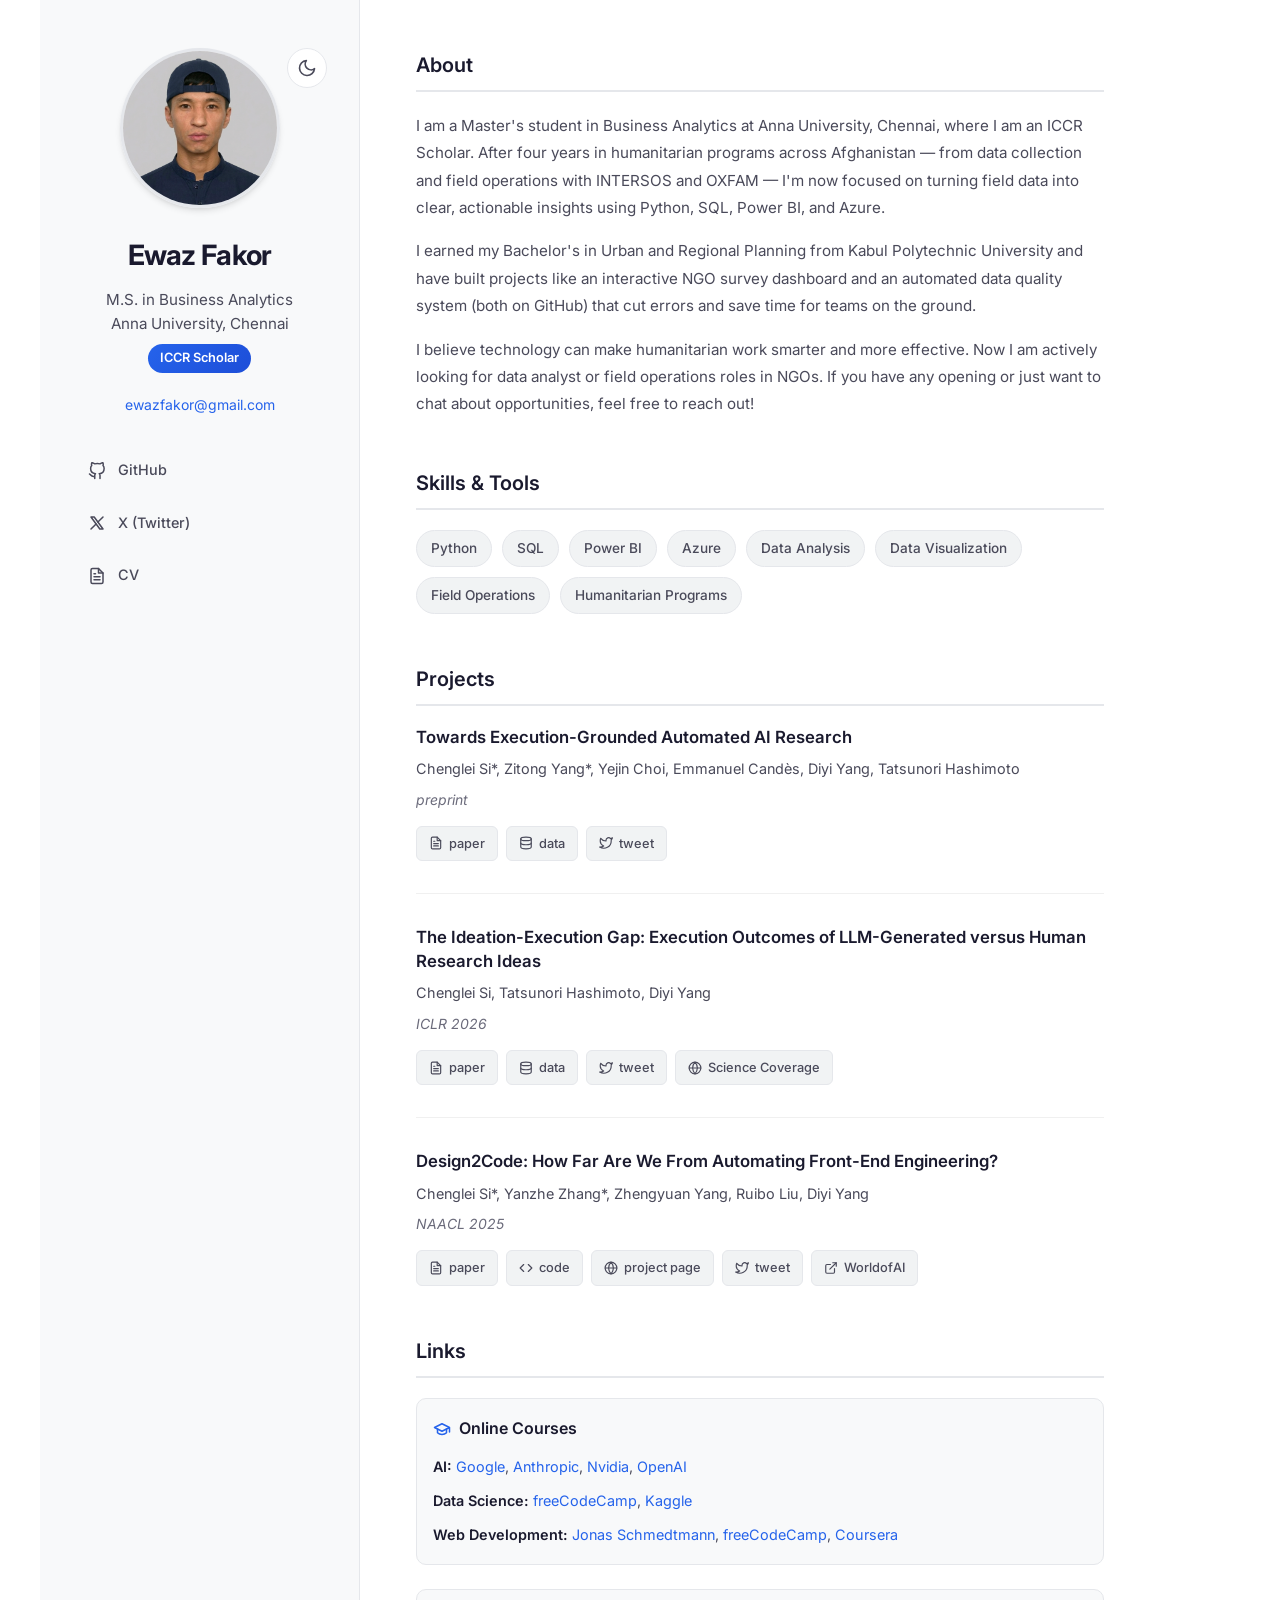
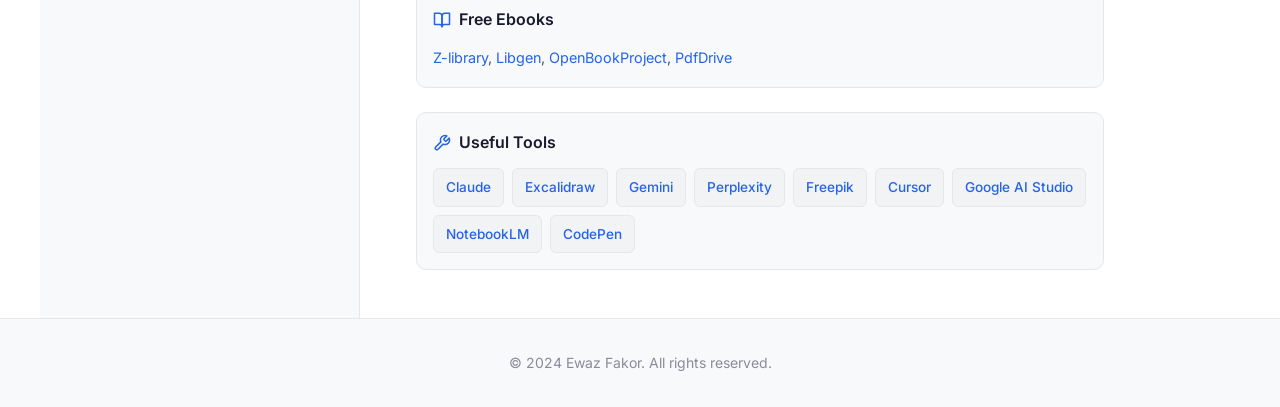
==== index.html @ c0726b5c "add files via upload" ====
<!DOCTYPE html>
<html lang="en">
<head>
    <meta charset="UTF-8">
    <meta name="viewport" content="width=device-width, initial-scale=1.0">
    <title>Ewaz Fakor - Business Analytics & Data Science</title>
    <link rel="stylesheet" href="css/styles.css">
    <link rel="preconnect" href="https://fonts.googleapis.com">
    <link rel="preconnect" href="https://fonts.gstatic.com" crossorigin>
    <link href="https://fonts.googleapis.com/css2?family=Inter:wght@300;400;500;600;700&display=swap" rel="stylesheet">
</head>
<body>
    <div class="container">
        <!-- Left Column: Profile -->
        <aside class="profile-column">
            <div class="profile-content">
                <!-- Theme Toggle -->
                <button class="theme-toggle" id="themeToggle" aria-label="Toggle dark mode">
                    <svg class="sun-icon" xmlns="http://www.w3.org/2000/svg" width="20" height="20" viewBox="0 0 24 24" fill="none" stroke="currentColor" stroke-width="2" stroke-linecap="round" stroke-linejoin="round">
                        <circle cx="12" cy="12" r="5"></circle>
                        <line x1="12" y1="1" x2="12" y2="3"></line>
                        <line x1="12" y1="21" x2="12" y2="23"></line>
                        <line x1="4.22" y1="4.22" x2="5.64" y2="5.64"></line>
                        <line x1="18.36" y1="18.36" x2="19.78" y2="19.78"></line>
                        <line x1="1" y1="12" x2="3" y2="12"></line>
                        <line x1="21" y1="12" x2="23" y2="12"></line>
                        <line x1="4.22" y1="19.78" x2="5.64" y2="18.36"></line>
                        <line x1="18.36" y1="5.64" x2="19.78" y2="4.22"></line>
                    </svg>
                    <svg class="moon-icon" xmlns="http://www.w3.org/2000/svg" width="20" height="20" viewBox="0 0 24 24" fill="none" stroke="currentColor" stroke-width="2" stroke-linecap="round" stroke-linejoin="round">
                        <path d="M21 12.79A9 9 0 1 1 11.21 3 7 7 0 0 0 21 12.79z"></path>
                    </svg>
                </button>

                <!-- Profile Photo -->
                <div class="profile-photo">
                    <img src="images/profile.jpg" alt="Ewaz Fakor">
                </div>

                <!-- Name -->
                <h1 class="name">Ewaz Fakor</h1>

                <!-- Title -->
                <p class="title">M.S. in Business Analytics<br>Anna University, Chennai<br><span class="scholar-badge">ICCR Scholar</span></p>

                <!-- Email -->
                <a href="mailto:ewazfakor@gmail.com" class="email">ewazfakor@gmail.com</a>

                <!-- Links -->
                <nav class="social-links">
                    <a href="https://github.com/ewazfakor" target="_blank" rel="noopener noreferrer" class="social-link">
                        <svg xmlns="http://www.w3.org/2000/svg" width="18" height="18" viewBox="0 0 24 24" fill="none" stroke="currentColor" stroke-width="2" stroke-linecap="round" stroke-linejoin="round">
                            <path d="M9 19c-5 1.5-5-2.5-7-3m14 6v-3.87a3.37 3.37 0 0 0-.94-2.61c3.14-.35 6.44-1.54 6.44-7A5.44 5.44 0 0 0 20 4.77 5.07 5.07 0 0 0 19.91 1S18.73.65 16 2.48a13.38 13.38 0 0 0-7 0C6.27.65 5.09 1 5.09 1A5.07 5.07 0 0 0 5 4.77a5.44 5.44 0 0 0-1.5 3.78c0 5.42 3.3 6.61 6.44 7A3.37 3.37 0 0 0 9 18.13V22"></path>
                        </svg>
                        <span>GitHub</span>
                    </a>
                    <a href="https://x.com/ewazfakor" target="_blank" rel="noopener noreferrer" class="social-link">
                        <svg xmlns="http://www.w3.org/2000/svg" width="18" height="18" viewBox="0 0 24 24" fill="none" stroke="currentColor" stroke-width="2" stroke-linecap="round" stroke-linejoin="round">
                            <path d="M4 4l11.733 16h4.267l-11.733 -16z"></path>
                            <path d="M4 20l6.768 -6.768m2.46 -2.46l6.772 -6.772"></path>
                        </svg>
                        <span>X (Twitter)</span>
                    </a>
                    <a href="assets/fakorcv.pdf" target="_blank" rel="noopener noreferrer" class="social-link">
                        <svg xmlns="http://www.w3.org/2000/svg" width="18" height="18" viewBox="0 0 24 24" fill="none" stroke="currentColor" stroke-width="2" stroke-linecap="round" stroke-linejoin="round">
                            <path d="M14 2H6a2 2 0 0 0-2 2v16a2 2 0 0 0 2 2h12a2 2 0 0 0 2-2V8z"></path>
                            <polyline points="14 2 14 8 20 8"></polyline>
                            <line x1="16" y1="13" x2="8" y2="13"></line>
                            <line x1="16" y1="17" x2="8" y2="17"></line>
                            <polyline points="10 9 9 9 8 9"></polyline>
                        </svg>
                        <span>CV</span>
                    </a>
                </nav>
            </div>
        </aside>

        <!-- Right Column: Content -->
        <main class="content-column">
            <!-- About Section -->
            <section class="section">
                <h2 class="section-title">About</h2>
                <div class="biography">
                    <p>
                        I am a Master's student in Business Analytics at Anna University, Chennai, where I am an ICCR Scholar. After four years in humanitarian programs across Afghanistan — from data collection and field operations with INTERSOS and OXFAM — I'm now focused on turning field data into clear, actionable insights using Python, SQL, Power BI, and Azure.
                    </p>
                    <p>
                        I earned my Bachelor's in Urban and Regional Planning from Kabul Polytechnic University and have built projects like an interactive NGO survey dashboard and an automated data quality system (both on GitHub) that cut errors and save time for teams on the ground.
                    </p>
                    <p>
                        I believe technology can make humanitarian work smarter and more effective. Now I am actively looking for data analyst or field operations roles in NGOs. If you have any opening or just want to chat about opportunities, feel free to reach out!
                    </p>
                </div>
            </section>

            <!-- Skills Section -->
            <section class="section">
                <h2 class="section-title">Skills & Tools</h2>
                <div class="research-tags">
                    <span class="tag">Python</span>
                    <span class="tag">SQL</span>
                    <span class="tag">Power BI</span>
                    <span class="tag">Azure</span>
                    <span class="tag">Data Analysis</span>
                    <span class="tag">Data Visualization</span>
                    <span class="tag">Field Operations</span>
                    <span class="tag">Humanitarian Programs</span>
                </div>
            </section>

            <!-- Projects Section -->
            <section class="section">
                <h2 class="section-title">Projects</h2>
                <div class="publications-list">
                    <!-- Project 1 -->
                    <article class="publication">
                        <h3 class="pub-title">
                            <a href="#" class="pub-link">Towards Execution-Grounded Automated AI Research</a>
                        </h3>
                        <p class="pub-authors">
                            Chenglei Si*, Zitong Yang*, Yejin Choi, Emmanuel Candès, Diyi Yang, Tatsunori Hashimoto
                        </p>
                        <p class="pub-venue">
                            <span class="venue-name">preprint</span>
                        </p>
                        <div class="pub-links">
                            <a href="#" class="pub-btn">
                                <svg xmlns="http://www.w3.org/2000/svg" width="14" height="14" viewBox="0 0 24 24" fill="none" stroke="currentColor" stroke-width="2" stroke-linecap="round" stroke-linejoin="round">
                                    <path d="M14 2H6a2 2 0 0 0-2 2v16a2 2 0 0 0 2 2h12a2 2 0 0 0 2-2V8z"></path>
                                    <polyline points="14 2 14 8 20 8"></polyline>
                                    <line x1="16" y1="13" x2="8" y2="13"></line>
                                    <line x1="16" y1="17" x2="8" y2="17"></line>
                                    <polyline points="10 9 9 9 8 9"></polyline>
                                </svg>
                                paper
                            </a>
                            <a href="#" class="pub-btn">
                                <svg xmlns="http://www.w3.org/2000/svg" width="14" height="14" viewBox="0 0 24 24" fill="none" stroke="currentColor" stroke-width="2" stroke-linecap="round" stroke-linejoin="round">
                                    <ellipse cx="12" cy="5" rx="9" ry="3"></ellipse>
                                    <path d="M21 12c0 1.66-4 3-9 3s-9-1.34-9-3"></path>
                                    <path d="M3 5v14c0 1.66 4 3 9 3s9-1.34 9-3V5"></path>
                                </svg>
                                data
                            </a>
                            <a href="#" class="pub-btn">
                                <svg xmlns="http://www.w3.org/2000/svg" width="14" height="14" viewBox="0 0 24 24" fill="none" stroke="currentColor" stroke-width="2" stroke-linecap="round" stroke-linejoin="round">
                                    <path d="M23 3a10.9 10.9 0 0 1-3.14 1.53 4.48 4.48 0 0 0-7.86 3v1A10.66 10.66 0 0 1 3 4s-4 9 5 13a11.64 11.64 0 0 1-7 2c9 5 20 0 20-11.5a4.5 4.5 0 0 0-.08-.83A7.72 7.72 0 0 0 23 3z"></path>
                                </svg>
                                tweet
                            </a>
                        </div>
                    </article>

                    <!-- Project 2 -->
                    <article class="publication">
                        <h3 class="pub-title">
                            <a href="#" class="pub-link">The Ideation-Execution Gap: Execution Outcomes of LLM-Generated versus Human Research Ideas</a>
                        </h3>
                        <p class="pub-authors">
                            Chenglei Si, Tatsunori Hashimoto, Diyi Yang
                        </p>
                        <p class="pub-venue">
                            <span class="venue-name">ICLR 2026</span>
                        </p>
                        <div class="pub-links">
                            <a href="#" class="pub-btn">
                                <svg xmlns="http://www.w3.org/2000/svg" width="14" height="14" viewBox="0 0 24 24" fill="none" stroke="currentColor" stroke-width="2" stroke-linecap="round" stroke-linejoin="round">
                                    <path d="M14 2H6a2 2 0 0 0-2 2v16a2 2 0 0 0 2 2h12a2 2 0 0 0 2-2V8z"></path>
                                    <polyline points="14 2 14 8 20 8"></polyline>
                                    <line x1="16" y1="13" x2="8" y2="13"></line>
                                    <line x1="16" y1="17" x2="8" y2="17"></line>
                                    <polyline points="10 9 9 9 8 9"></polyline>
                                </svg>
                                paper
                            </a>
                            <a href="#" class="pub-btn">
                                <svg xmlns="http://www.w3.org/2000/svg" width="14" height="14" viewBox="0 0 24 24" fill="none" stroke="currentColor" stroke-width="2" stroke-linecap="round" stroke-linejoin="round">
                                    <ellipse cx="12" cy="5" rx="9" ry="3"></ellipse>
                                    <path d="M21 12c0 1.66-4 3-9 3s-9-1.34-9-3"></path>
                                    <path d="M3 5v14c0 1.66 4 3 9 3s9-1.34 9-3V5"></path>
                                </svg>
                                data
                            </a>
                            <a href="#" class="pub-btn">
                                <svg xmlns="http://www.w3.org/2000/svg" width="14" height="14" viewBox="0 0 24 24" fill="none" stroke="currentColor" stroke-width="2" stroke-linecap="round" stroke-linejoin="round">
                                    <path d="M23 3a10.9 10.9 0 0 1-3.14 1.53 4.48 4.48 0 0 0-7.86 3v1A10.66 10.66 0 0 1 3 4s-4 9 5 13a11.64 11.64 0 0 1-7 2c9 5 20 0 20-11.5a4.5 4.5 0 0 0-.08-.83A7.72 7.72 0 0 0 23 3z"></path>
                                </svg>
                                tweet
                            </a>
                            <a href="#" class="pub-btn">
                                <svg xmlns="http://www.w3.org/2000/svg" width="14" height="14" viewBox="0 0 24 24" fill="none" stroke="currentColor" stroke-width="2" stroke-linecap="round" stroke-linejoin="round">
                                    <circle cx="12" cy="12" r="10"></circle>
                                    <line x1="2" y1="12" x2="22" y2="12"></line>
                                    <path d="M12 2a15.3 15.3 0 0 1 4 10 15.3 15.3 0 0 1-4 10 15.3 15.3 0 0 1-4-10 15.3 15.3 0 0 1 4-10z"></path>
                                </svg>
                                Science Coverage
                            </a>
                        </div>
                    </article>

                    <!-- Project 3 -->
                    <article class="publication">
                        <h3 class="pub-title">
                            <a href="#" class="pub-link">Design2Code: How Far Are We From Automating Front-End Engineering?</a>
                        </h3>
                        <p class="pub-authors">
                            Chenglei Si*, Yanzhe Zhang*, Zhengyuan Yang, Ruibo Liu, Diyi Yang
                        </p>
                        <p class="pub-venue">
                            <span class="venue-name">NAACL 2025</span>
                        </p>
                        <div class="pub-links">
                            <a href="#" class="pub-btn">
                                <svg xmlns="http://www.w3.org/2000/svg" width="14" height="14" viewBox="0 0 24 24" fill="none" stroke="currentColor" stroke-width="2" stroke-linecap="round" stroke-linejoin="round">
                                    <path d="M14 2H6a2 2 0 0 0-2 2v16a2 2 0 0 0 2 2h12a2 2 0 0 0 2-2V8z"></path>
                                    <polyline points="14 2 14 8 20 8"></polyline>
                                    <line x1="16" y1="13" x2="8" y2="13"></line>
                                    <line x1="16" y1="17" x2="8" y2="17"></line>
                                    <polyline points="10 9 9 9 8 9"></polyline>
                                </svg>
                                paper
                            </a>
                            <a href="#" class="pub-btn">
                                <svg xmlns="http://www.w3.org/2000/svg" width="14" height="14" viewBox="0 0 24 24" fill="none" stroke="currentColor" stroke-width="2" stroke-linecap="round" stroke-linejoin="round">
                                    <polyline points="16 18 22 12 16 6"></polyline>
                                    <polyline points="8 6 2 12 8 18"></polyline>
                                </svg>
                                code
                            </a>
                            <a href="#" class="pub-btn">
                                <svg xmlns="http://www.w3.org/2000/svg" width="14" height="14" viewBox="0 0 24 24" fill="none" stroke="currentColor" stroke-width="2" stroke-linecap="round" stroke-linejoin="round">
                                    <circle cx="12" cy="12" r="10"></circle>
                                    <line x1="2" y1="12" x2="22" y2="12"></line>
                                    <path d="M12 2a15.3 15.3 0 0 1 4 10 15.3 15.3 0 0 1-4 10 15.3 15.3 0 0 1-4-10 15.3 15.3 0 0 1 4-10z"></path>
                                </svg>
                                project page
                            </a>
                            <a href="#" class="pub-btn">
                                <svg xmlns="http://www.w3.org/2000/svg" width="14" height="14" viewBox="0 0 24 24" fill="none" stroke="currentColor" stroke-width="2" stroke-linecap="round" stroke-linejoin="round">
                                    <path d="M23 3a10.9 10.9 0 0 1-3.14 1.53 4.48 4.48 0 0 0-7.86 3v1A10.66 10.66 0 0 1 3 4s-4 9 5 13a11.64 11.64 0 0 1-7 2c9 5 20 0 20-11.5a4.5 4.5 0 0 0-.08-.83A7.72 7.72 0 0 0 23 3z"></path>
                                </svg>
                                tweet
                            </a>
                            <a href="#" class="pub-btn">
                                <svg xmlns="http://www.w3.org/2000/svg" width="14" height="14" viewBox="0 0 24 24" fill="none" stroke="currentColor" stroke-width="2" stroke-linecap="round" stroke-linejoin="round">
                                    <path d="M18 13v6a2 2 0 0 1-2 2H5a2 2 0 0 1-2-2V8a2 2 0 0 1 2-2h6"></path>
                                    <polyline points="15 3 21 3 21 9"></polyline>
                                    <line x1="10" y1="14" x2="21" y2="3"></line>
                                </svg>
                                WorldofAI
                            </a>
                        </div>
                    </article>
                </div>
            </section>

            <!-- Links Section -->
            <section class="section">
                <h2 class="section-title">Links</h2>
                <div class="links-section">
                    <!-- Online Courses -->
                    <div class="link-category">
                        <h3 class="link-category-title">
                            <svg xmlns="http://www.w3.org/2000/svg" width="18" height="18" viewBox="0 0 24 24" fill="none" stroke="currentColor" stroke-width="2" stroke-linecap="round" stroke-linejoin="round">
                                <path d="M22 10v6M2 10l10-5 10 5-10 5z"></path>
                                <path d="M6 12v5c3 3 9 3 12 0v-5"></path>
                            </svg>
                            Online Courses
                        </h3>
                        <div class="link-group">
                            <div class="link-subgroup">
                                <span class="link-label">AI:</span>
                                <a href="https://ai.google/education/" target="_blank" rel="noopener noreferrer">Google</a>,
                                <a href="https://www.anthropic.com/" target="_blank" rel="noopener noreferrer">Anthropic</a>,
                                <a href="https://www.nvidia.com/en-us/training/" target="_blank" rel="noopener noreferrer">Nvidia</a>,
                                <a href="https://openai.com/" target="_blank" rel="noopener noreferrer">OpenAI</a>
                            </div>
                            <div class="link-subgroup">
                                <span class="link-label">Data Science:</span>
                                <a href="https://www.freecodecamp.org/" target="_blank" rel="noopener noreferrer">freeCodeCamp</a>,
                                <a href="https://www.kaggle.com/learn" target="_blank" rel="noopener noreferrer">Kaggle</a>
                            </div>
                            <div class="link-subgroup">
                                <span class="link-label">Web Development:</span>
                                <a href="https://www.udemy.com/user/jonasschmedtmann/" target="_blank" rel="noopener noreferrer">Jonas Schmedtmann</a>,
                                <a href="https://www.freecodecamp.org/" target="_blank" rel="noopener noreferrer">freeCodeCamp</a>,
                                <a href="https://www.coursera.org/" target="_blank" rel="noopener noreferrer">Coursera</a>
                            </div>
                        </div>
                    </div>

                    <!-- Free Ebooks -->
                    <div class="link-category">
                        <h3 class="link-category-title">
                            <svg xmlns="http://www.w3.org/2000/svg" width="18" height="18" viewBox="0 0 24 24" fill="none" stroke="currentColor" stroke-width="2" stroke-linecap="round" stroke-linejoin="round">
                                <path d="M2 3h6a4 4 0 0 1 4 4v14a3 3 0 0 0-3-3H2z"></path>
                                <path d="M22 3h-6a4 4 0 0 0-4 4v14a3 3 0 0 1 3-3h7z"></path>
                            </svg>
                            Free Ebooks
                        </h3>
                        <div class="link-group">
                            <a href="https://z-lib.org/" target="_blank" rel="noopener noreferrer">Z-library</a>,
                            <a href="https://libgen.is/" target="_blank" rel="noopener noreferrer">Libgen</a>,
                            <a href="https://www.openbookproject.net/" target="_blank" rel="noopener noreferrer">OpenBookProject</a>,
                            <a href="https://www.pdfdrive.com/" target="_blank" rel="noopener noreferrer">PdfDrive</a>
                        </div>
                    </div>

                    <!-- Useful Tools -->
                    <div class="link-category">
                        <h3 class="link-category-title">
                            <svg xmlns="http://www.w3.org/2000/svg" width="18" height="18" viewBox="0 0 24 24" fill="none" stroke="currentColor" stroke-width="2" stroke-linecap="round" stroke-linejoin="round">
                                <path d="M14.7 6.3a1 1 0 0 0 0 1.4l1.6 1.6a1 1 0 0 0 1.4 0l3.77-3.77a6 6 0 0 1-7.94 7.94l-6.91 6.91a2.12 2.12 0 0 1-3-3l6.91-6.91a6 6 0 0 1 7.94-7.94l-3.76 3.76z"></path>
                            </svg>
                            Useful Tools
                        </h3>
                        <div class="link-group tools-grid">
                            <a href="https://claude.ai/" target="_blank" rel="noopener noreferrer" class="tool-link">Claude</a>
                            <a href="https://excalidraw.com/" target="_blank" rel="noopener noreferrer" class="tool-link">Excalidraw</a>
                            <a href="https://gemini.google.com/" target="_blank" rel="noopener noreferrer" class="tool-link">Gemini</a>
                            <a href="https://www.perplexity.ai/" target="_blank" rel="noopener noreferrer" class="tool-link">Perplexity</a>
                            <a href="https://www.freepik.com/" target="_blank" rel="noopener noreferrer" class="tool-link">Freepik</a>
                            <a href="https://cursor.sh/" target="_blank" rel="noopener noreferrer" class="tool-link">Cursor</a>
                            <a href="https://aistudio.google.com/" target="_blank" rel="noopener noreferrer" class="tool-link">Google AI Studio</a>
                            <a href="https://notebooklm.google.com/" target="_blank" rel="noopener noreferrer" class="tool-link">NotebookLM</a>
                            <a href="https://codepen.io/" target="_blank" rel="noopener noreferrer" class="tool-link">CodePen</a>
                        </div>
                    </div>
                </div>
            </section>
        </main>
    </div>

    <footer class="footer">
        <p>&copy; 2024 Ewaz Fakor. All rights reserved.</p>
    </footer>

    <script src="js/script.js"></script>
</body>
</html>
---- css/styles.css ----
/* ============================================
   CSS Variables for Theming
   ============================================ */

:root {
    /* Light Theme (Default) */
    --bg-primary: #ffffff;
    --bg-secondary: #f8f9fa;
    --bg-tertiary: #f1f3f4;
    
    --text-primary: #1a1a2e;
    --text-secondary: #4a4a5a;
    --text-tertiary: #6b6b7b;
    --text-muted: #8a8a9a;
    
    --accent-primary: #2563eb;
    --accent-hover: #1d4ed8;
    --accent-light: rgba(37, 99, 235, 0.1);
    
    --border-color: #e5e7eb;
    --border-light: #f0f0f0;
    
    --shadow-sm: 0 1px 2px 0 rgba(0, 0, 0, 0.05);
    --shadow-md: 0 4px 6px -1px rgba(0, 0, 0, 0.1), 0 2px 4px -1px rgba(0, 0, 0, 0.06);
    
    --radius-sm: 6px;
    --radius-md: 10px;
    --radius-lg: 16px;
    
    --transition-fast: 150ms ease;
    --transition-base: 250ms ease;
    --transition-slow: 350ms ease;
}

/* Dark Theme */
[data-theme="dark"] {
    --bg-primary: #0f0f1a;
    --bg-secondary: #1a1a2e;
    --bg-tertiary: #252542;
    
    --text-primary: #f1f5f9;
    --text-secondary: #cbd5e1;
    --text-tertiary: #94a3b8;
    --text-muted: #64748b;
    
    --accent-primary: #60a5fa;
    --accent-hover: #93c5fd;
    --accent-light: rgba(96, 165, 250, 0.15);
    
    --border-color: #2d2d4a;
    --border-light: #1f1f35;
    
    --shadow-sm: 0 1px 2px 0 rgba(0, 0, 0, 0.3);
    --shadow-md: 0 4px 6px -1px rgba(0, 0, 0, 0.4), 0 2px 4px -1px rgba(0, 0, 0, 0.2);
}

/* ============================================
   Base Styles & Reset
   ============================================ */

*, *::before, *::after {
    box-sizing: border-box;
    margin: 0;
    padding: 0;
}

html {
    font-size: 16px;
    scroll-behavior: smooth;
}

body {
    font-family: 'Inter', -apple-system, BlinkMacSystemFont, 'Segoe UI', Roboto, Oxygen, Ubuntu, sans-serif;
    background-color: var(--bg-primary);
    color: var(--text-primary);
    line-height: 1.7;
    min-height: 100vh;
    transition: background-color var(--transition-base), color var(--transition-base);
}

a {
    color: var(--accent-primary);
    text-decoration: none;
    transition: color var(--transition-fast);
}

a:hover {
    color: var(--accent-hover);
}

img {
    max-width: 100%;
    height: auto;
    display: block;
}

/* ============================================
   Layout Container
   ============================================ */

.container {
    display: flex;
    max-width: 1200px;
    margin: 0 auto;
    min-height: 100vh;
}

/* ============================================
   Left Column: Profile
   ============================================ */

.profile-column {
    width: 320px;
    flex-shrink: 0;
    background-color: var(--bg-secondary);
    border-right: 1px solid var(--border-color);
    padding: 3rem 2rem;
    position: relative;
    transition: background-color var(--transition-base), border-color var(--transition-base);
}

.profile-content {
    position: sticky;
    top: 3rem;
}

/* Theme Toggle Button */
.theme-toggle {
    position: absolute;
    top: 0;
    right: 0;
    width: 40px;
    height: 40px;
    border-radius: 50%;
    border: 1px solid var(--border-color);
    background-color: var(--bg-primary);
    color: var(--text-secondary);
    cursor: pointer;
    display: flex;
    align-items: center;
    justify-content: center;
    transition: all var(--transition-fast);
}

.theme-toggle:hover {
    background-color: var(--bg-tertiary);
    border-color: var(--accent-primary);
    color: var(--accent-primary);
}

.theme-toggle .sun-icon {
    display: none;
}

.theme-toggle .moon-icon {
    display: block;
}

[data-theme="dark"] .theme-toggle .sun-icon {
    display: block;
}

[data-theme="dark"] .theme-toggle .moon-icon {
    display: none;
}

/* Profile Photo */
.profile-photo {
    width: 160px;
    height: 160px;
    margin: 0 auto 1.5rem;
    border-radius: 50%;
    overflow: hidden;
    border: 3px solid var(--border-color);
    box-shadow: var(--shadow-md);
    transition: border-color var(--transition-base);
}

.profile-photo img {
    width: 100%;
    height: 100%;
    object-fit: cover;
}

/* Name and Title */
.name {
    font-size: 1.75rem;
    font-weight: 700;
    text-align: center;
    margin-bottom: 0.5rem;
    color: var(--text-primary);
    letter-spacing: -0.025em;
}

.title {
    text-align: center;
    font-size: 0.95rem;
    color: var(--text-secondary);
    margin-bottom: 1.25rem;
    line-height: 1.6;
}

.scholar-badge {
    display: inline-block;
    background: linear-gradient(135deg, var(--accent-primary), var(--accent-hover));
    color: white;
    padding: 0.25rem 0.75rem;
    border-radius: 9999px;
    font-size: 0.8rem;
    font-weight: 600;
    margin-top: 0.5rem;
}

/* Email */
.email {
    display: block;
    text-align: center;
    font-size: 0.875rem;
    color: var(--accent-primary);
    margin-bottom: 2rem;
    word-break: break-all;
}

.email:hover {
    text-decoration: underline;
}

/* Social Links */
.social-links {
    display: flex;
    flex-direction: column;
    gap: 0.5rem;
}

.social-link {
    display: flex;
    align-items: center;
    gap: 0.75rem;
    padding: 0.625rem 1rem;
    border-radius: var(--radius-sm);
    color: var(--text-secondary);
    font-size: 0.9rem;
    font-weight: 500;
    transition: all var(--transition-fast);
}

.social-link:hover {
    background-color: var(--accent-light);
    color: var(--accent-primary);
}

.social-link svg {
    flex-shrink: 0;
}

/* ============================================
   Right Column: Content
   ============================================ */

.content-column {
    flex: 1;
    padding: 3rem 3.5rem;
    max-width: 800px;
}

/* Section Styling */
.section {
    margin-bottom: 3rem;
}

.section:last-child {
    margin-bottom: 0;
}

.section-title {
    font-size: 1.25rem;
    font-weight: 600;
    color: var(--text-primary);
    margin-bottom: 1.25rem;
    padding-bottom: 0.5rem;
    border-bottom: 2px solid var(--border-color);
    transition: border-color var(--transition-base);
}

/* Biography */
.biography p {
    margin-bottom: 1rem;
    color: var(--text-secondary);
    font-size: 0.95rem;
    line-height: 1.8;
}

.biography p:last-child {
    margin-bottom: 0;
}

/* Research Tags */
.research-tags {
    display: flex;
    flex-wrap: wrap;
    gap: 0.625rem;
}

.tag {
    display: inline-block;
    padding: 0.375rem 0.875rem;
    background-color: var(--bg-tertiary);
    color: var(--text-secondary);
    font-size: 0.85rem;
    font-weight: 500;
    border-radius: 9999px;
    border: 1px solid var(--border-color);
    transition: all var(--transition-fast);
}

.tag:hover {
    background-color: var(--accent-light);
    color: var(--accent-primary);
    border-color: var(--accent-primary);
}

/* ============================================
   Publications / Projects
   ============================================ */

.publications-list {
    display: flex;
    flex-direction: column;
    gap: 2rem;
}

.publication {
    padding-bottom: 2rem;
    border-bottom: 1px solid var(--border-light);
}

.publication:last-child {
    padding-bottom: 0;
    border-bottom: none;
}

.pub-title {
    font-size: 1.05rem;
    font-weight: 600;
    margin-bottom: 0.5rem;
    line-height: 1.4;
}

.pub-link {
    color: var(--text-primary);
}

.pub-link:hover {
    color: var(--accent-primary);
}

.pub-authors {
    font-size: 0.9rem;
    color: var(--text-secondary);
    margin-bottom: 0.375rem;
}

.pub-authors strong {
    color: var(--text-primary);
    font-weight: 600;
}

.pub-venue {
    font-size: 0.875rem;
    color: var(--text-tertiary);
    margin-bottom: 0.875rem;
}

.venue-name {
    font-style: italic;
}

.pub-links {
    display: flex;
    flex-wrap: wrap;
    gap: 0.5rem;
}

.pub-btn {
    display: inline-flex;
    align-items: center;
    gap: 0.375rem;
    padding: 0.375rem 0.75rem;
    background-color: var(--bg-tertiary);
    color: var(--text-secondary);
    font-size: 0.8rem;
    font-weight: 500;
    border-radius: var(--radius-sm);
    border: 1px solid var(--border-color);
    transition: all var(--transition-fast);
}

.pub-btn:hover {
    background-color: var(--accent-light);
    color: var(--accent-primary);
    border-color: var(--accent-primary);
}

/* ============================================
   Links Section
   ============================================ */

.links-section {
    display: flex;
    flex-direction: column;
    gap: 1.5rem;
}

.link-category {
    padding: 1rem;
    background-color: var(--bg-secondary);
    border-radius: var(--radius-md);
    border: 1px solid var(--border-color);
}

.link-category-title {
    display: flex;
    align-items: center;
    gap: 0.5rem;
    font-size: 1rem;
    font-weight: 600;
    color: var(--text-primary);
    margin-bottom: 0.75rem;
}

.link-category-title svg {
    color: var(--accent-primary);
}

.link-group {
    font-size: 0.9rem;
    color: var(--text-secondary);
    line-height: 1.8;
}

.link-subgroup {
    margin-bottom: 0.5rem;
}

.link-subgroup:last-child {
    margin-bottom: 0;
}

.link-label {
    font-weight: 600;
    color: var(--text-primary);
}

.link-group a {
    color: var(--accent-primary);
    text-decoration: none;
}

.link-group a:hover {
    text-decoration: underline;
}

/* Tools Grid */
.tools-grid {
    display: flex;
    flex-wrap: wrap;
    gap: 0.5rem;
}

.tool-link {
    display: inline-block;
    padding: 0.375rem 0.75rem;
    background-color: var(--bg-tertiary);
    color: var(--text-secondary);
    font-size: 0.85rem;
    font-weight: 500;
    border-radius: var(--radius-sm);
    border: 1px solid var(--border-color);
    transition: all var(--transition-fast);
}

.tool-link:hover {
    background-color: var(--accent-light);
    color: var(--accent-primary);
    border-color: var(--accent-primary);
    text-decoration: none;
}

/* ============================================
   Footer
   ============================================ */

.footer {
    text-align: center;
    padding: 2rem;
    border-top: 1px solid var(--border-color);
    background-color: var(--bg-secondary);
    transition: background-color var(--transition-base), border-color var(--transition-base);
}

.footer p {
    font-size: 0.875rem;
    color: var(--text-muted);
}

/* ============================================
   Responsive Design
   ============================================ */

/* Tablet */
@media (max-width: 1024px) {
    .container {
        flex-direction: column;
    }
    
    .profile-column {
        width: 100%;
        border-right: none;
        border-bottom: 1px solid var(--border-color);
        padding: 2rem;
    }
    
    .profile-content {
        position: static;
        display: flex;
        flex-direction: column;
        align-items: center;
    }
    
    .theme-toggle {
        position: static;
        margin-bottom: 1.5rem;
    }
    
    .profile-photo {
        width: 140px;
        height: 140px;
    }
    
    .social-links {
        flex-direction: row;
        flex-wrap: wrap;
        justify-content: center;
        gap: 0.5rem;
    }
    
    .social-link {
        padding: 0.5rem 0.875rem;
    }
    
    .social-link span {
        display: none;
    }
    
    .content-column {
        padding: 2rem;
        max-width: 100%;
    }
}

/* Mobile */
@media (max-width: 640px) {
    .profile-column {
        padding: 1.5rem 1rem;
    }
    
    .profile-photo {
        width: 120px;
        height: 120px;
    }
    
    .name {
        font-size: 1.5rem;
    }
    
    .content-column {
        padding: 1.5rem 1rem;
    }
    
    .section-title {
        font-size: 1.125rem;
    }
    
    .pub-title {
        font-size: 1rem;
    }
    
    .pub-links {
        gap: 0.375rem;
    }
    
    .pub-btn {
        padding: 0.325rem 0.625rem;
        font-size: 0.75rem;
    }
    
    .research-tags {
        gap: 0.5rem;
    }
    
    .tag {
        padding: 0.325rem 0.75rem;
        font-size: 0.8rem;
    }
    
    .link-category {
        padding: 0.875rem;
    }
    
    .tools-grid {
        gap: 0.375rem;
    }
    
    .tool-link {
        padding: 0.325rem 0.625rem;
        font-size: 0.8rem;
    }
}

/* ============================================
   Print Styles
   ============================================ */

@media print {
    .theme-toggle,
    .social-links {
        display: none;
    }
    
    .profile-column {
        background-color: white;
        border-right: 1px solid #ddd;
    }
    
    body {
        background-color: white;
        color: black;
    }
    
    a {
        color: #2563eb;
    }
    
    .pub-btn {
        background-color: #f5f5f5;
        border: 1px solid #ddd;
    }
}

/* ============================================
   Accessibility
   ============================================ */

@media (prefers-reduced-motion: reduce) {
    *,
    *::before,
    *::after {
        animation-duration: 0.01ms !important;
        animation-iteration-count: 1 !important;
        transition-duration: 0.01ms !important;
    }
    
    html {
        scroll-behavior: auto;
    }
}

/* Focus styles for keyboard navigation */
a:focus-visible,
button:focus-visible {
    outline: 2px solid var(--accent-primary);
    outline-offset: 2px;
}

/* High contrast mode support */
@media (prefers-contrast: high) {
    :root {
        --border-color: #000000;
        --text-secondary: #000000;
    }
    
    [data-theme="dark"] {
        --border-color: #ffffff;
        --text-secondary: #ffffff;
    }
}
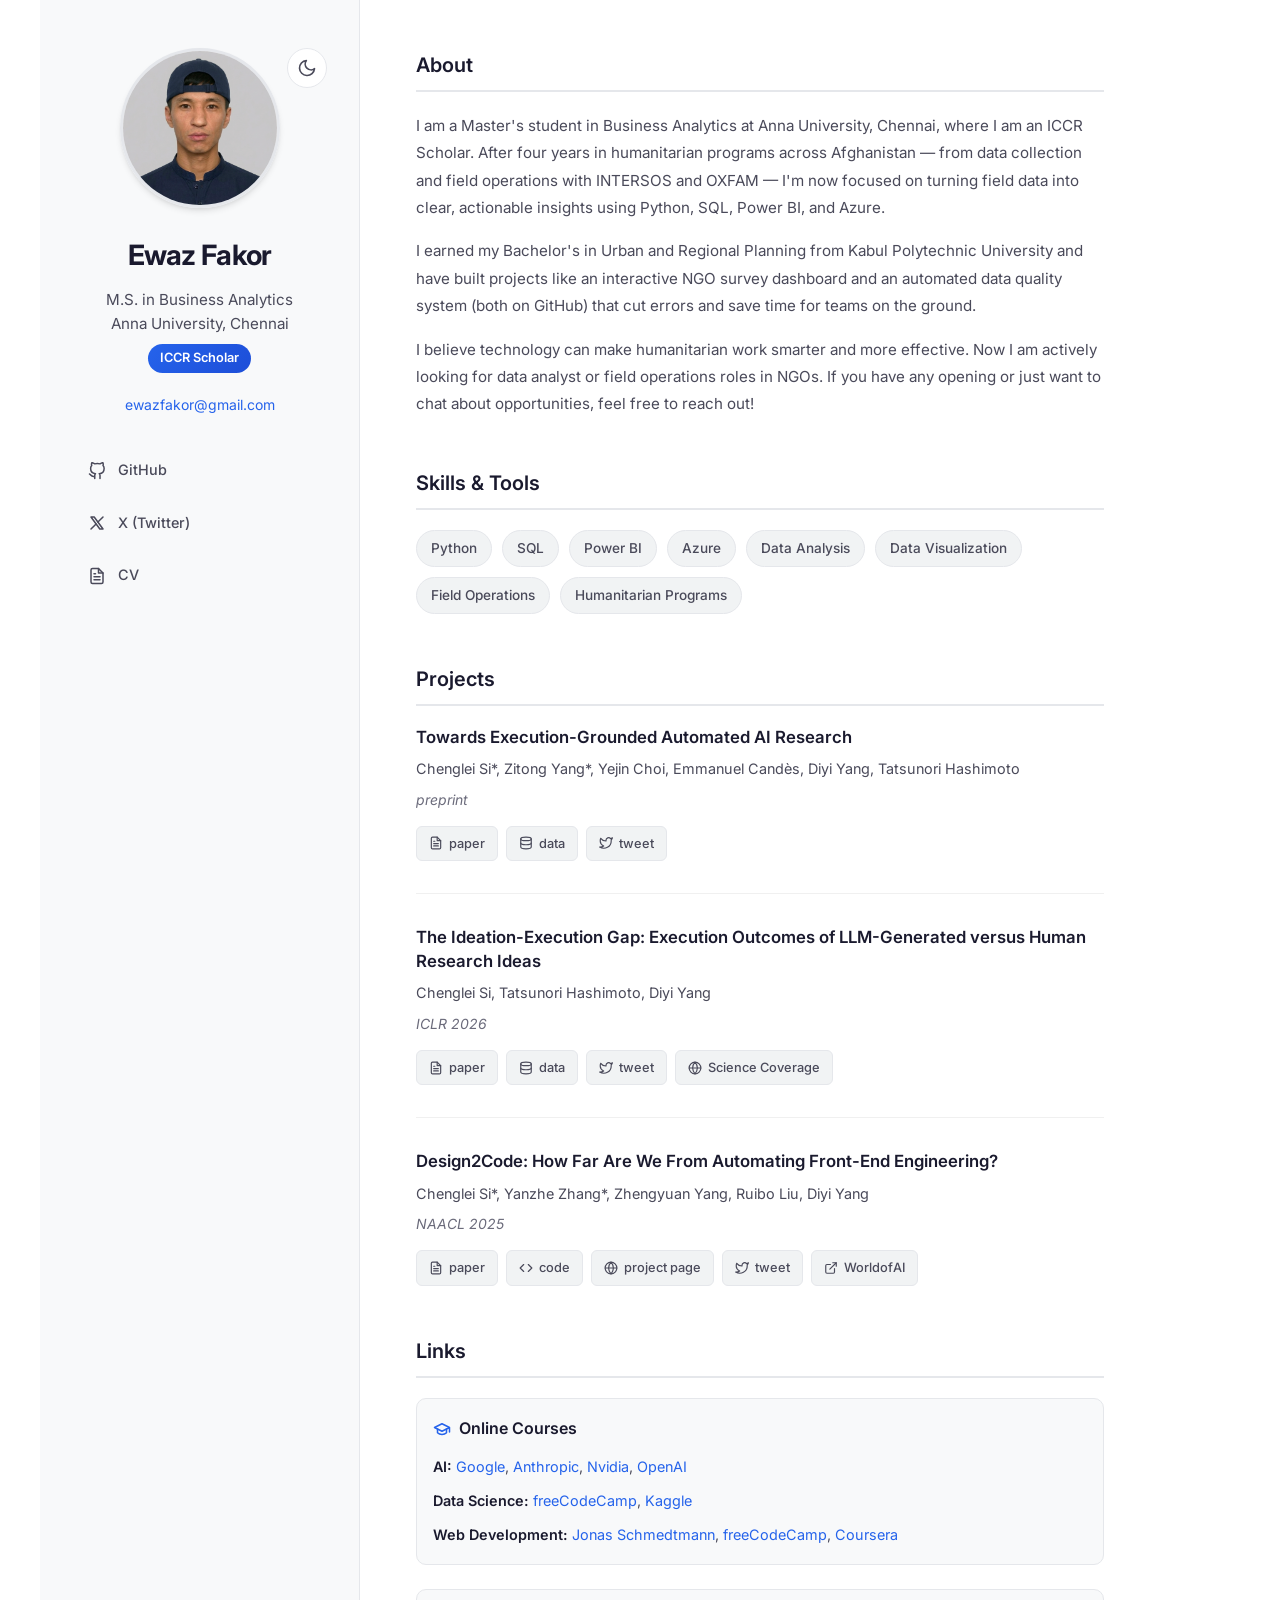
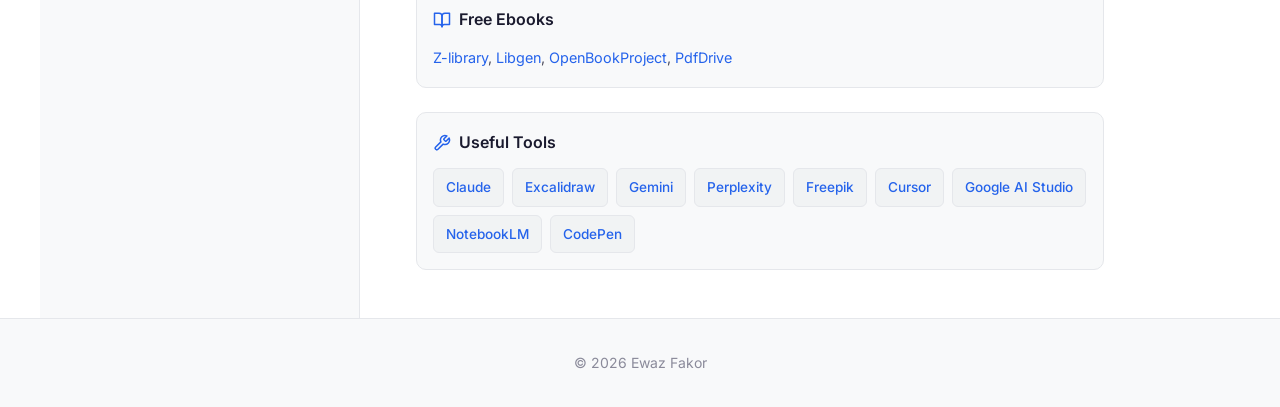
==== commit b2deba49: "Update copyright year in footer" ====
--- a/index.html
+++ b/index.html
@@ -332,7 +332,7 @@
     </div>
 
     <footer class="footer">
-        <p>&copy; 2024 Ewaz Fakor. All rights reserved.</p>
+        <p>&copy; 2026 Ewaz Fakor</p>
     </footer>
 
     <script src="js/script.js"></script>
